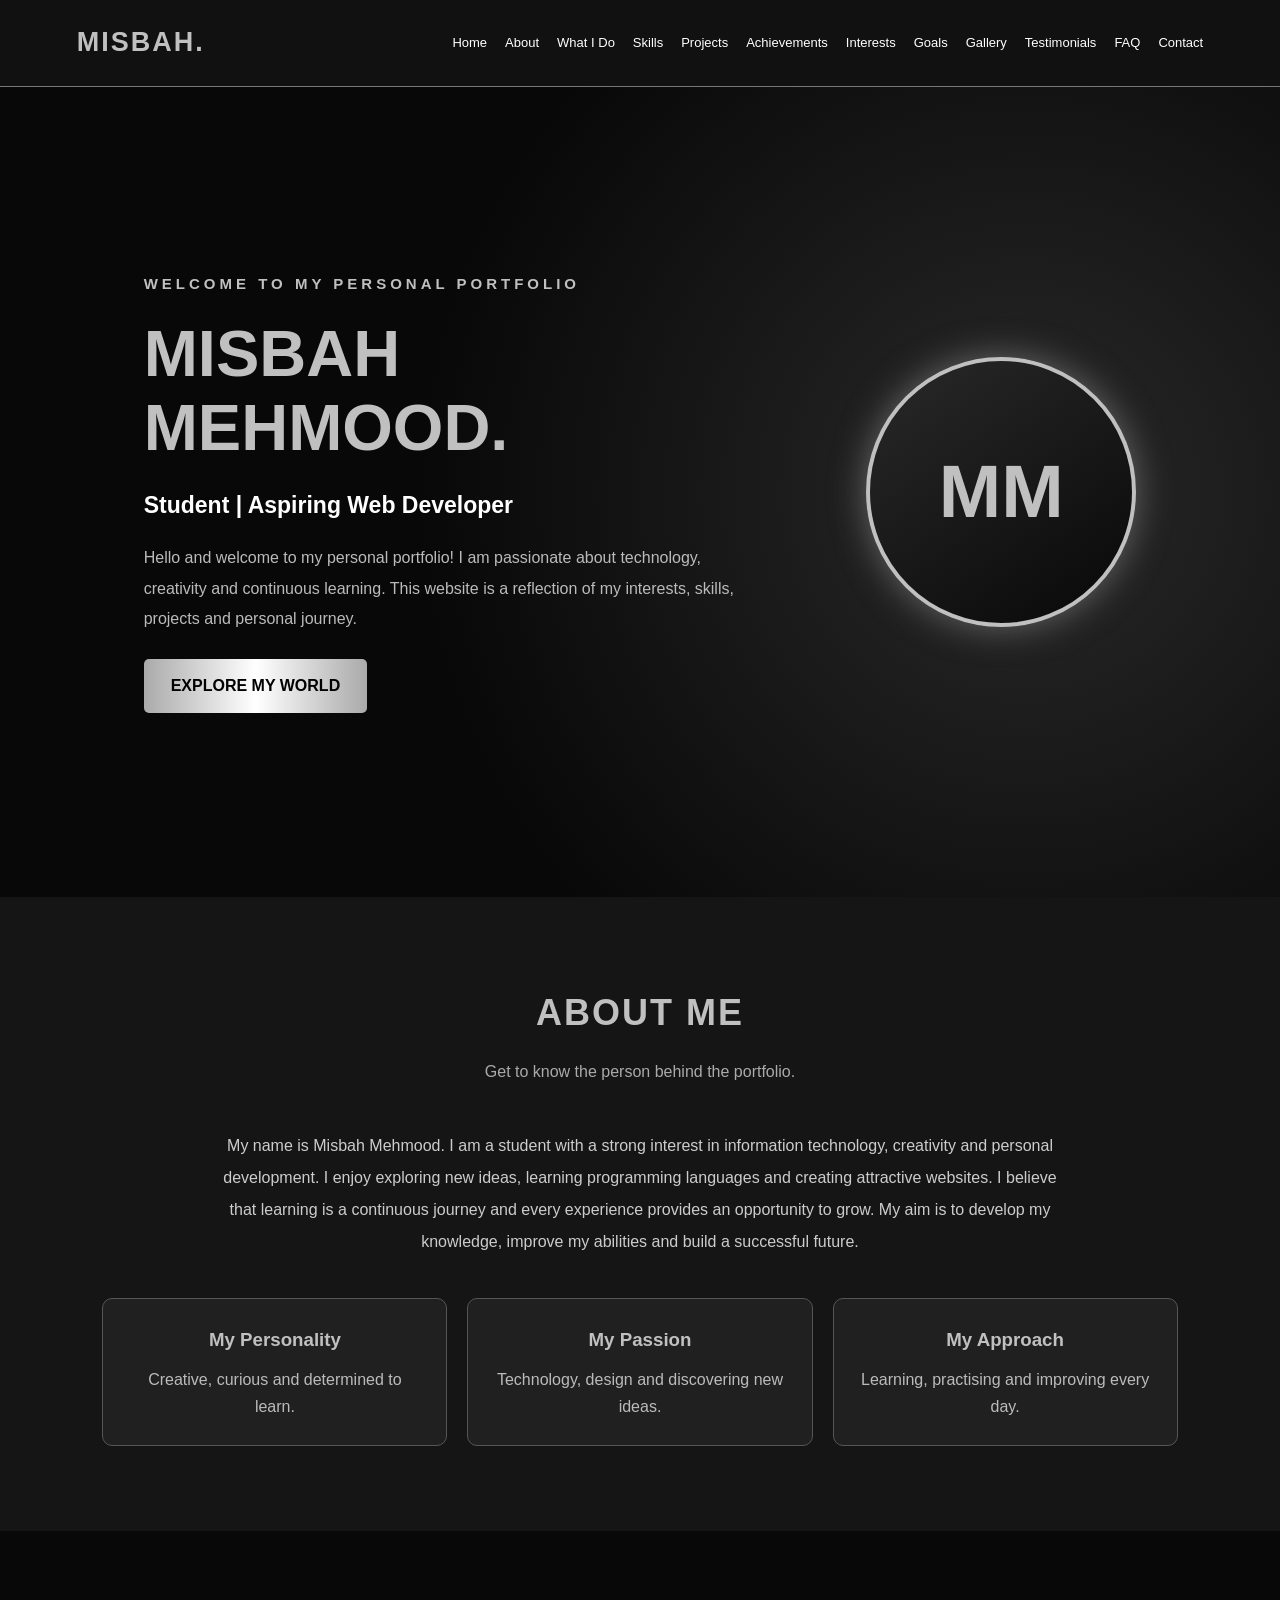
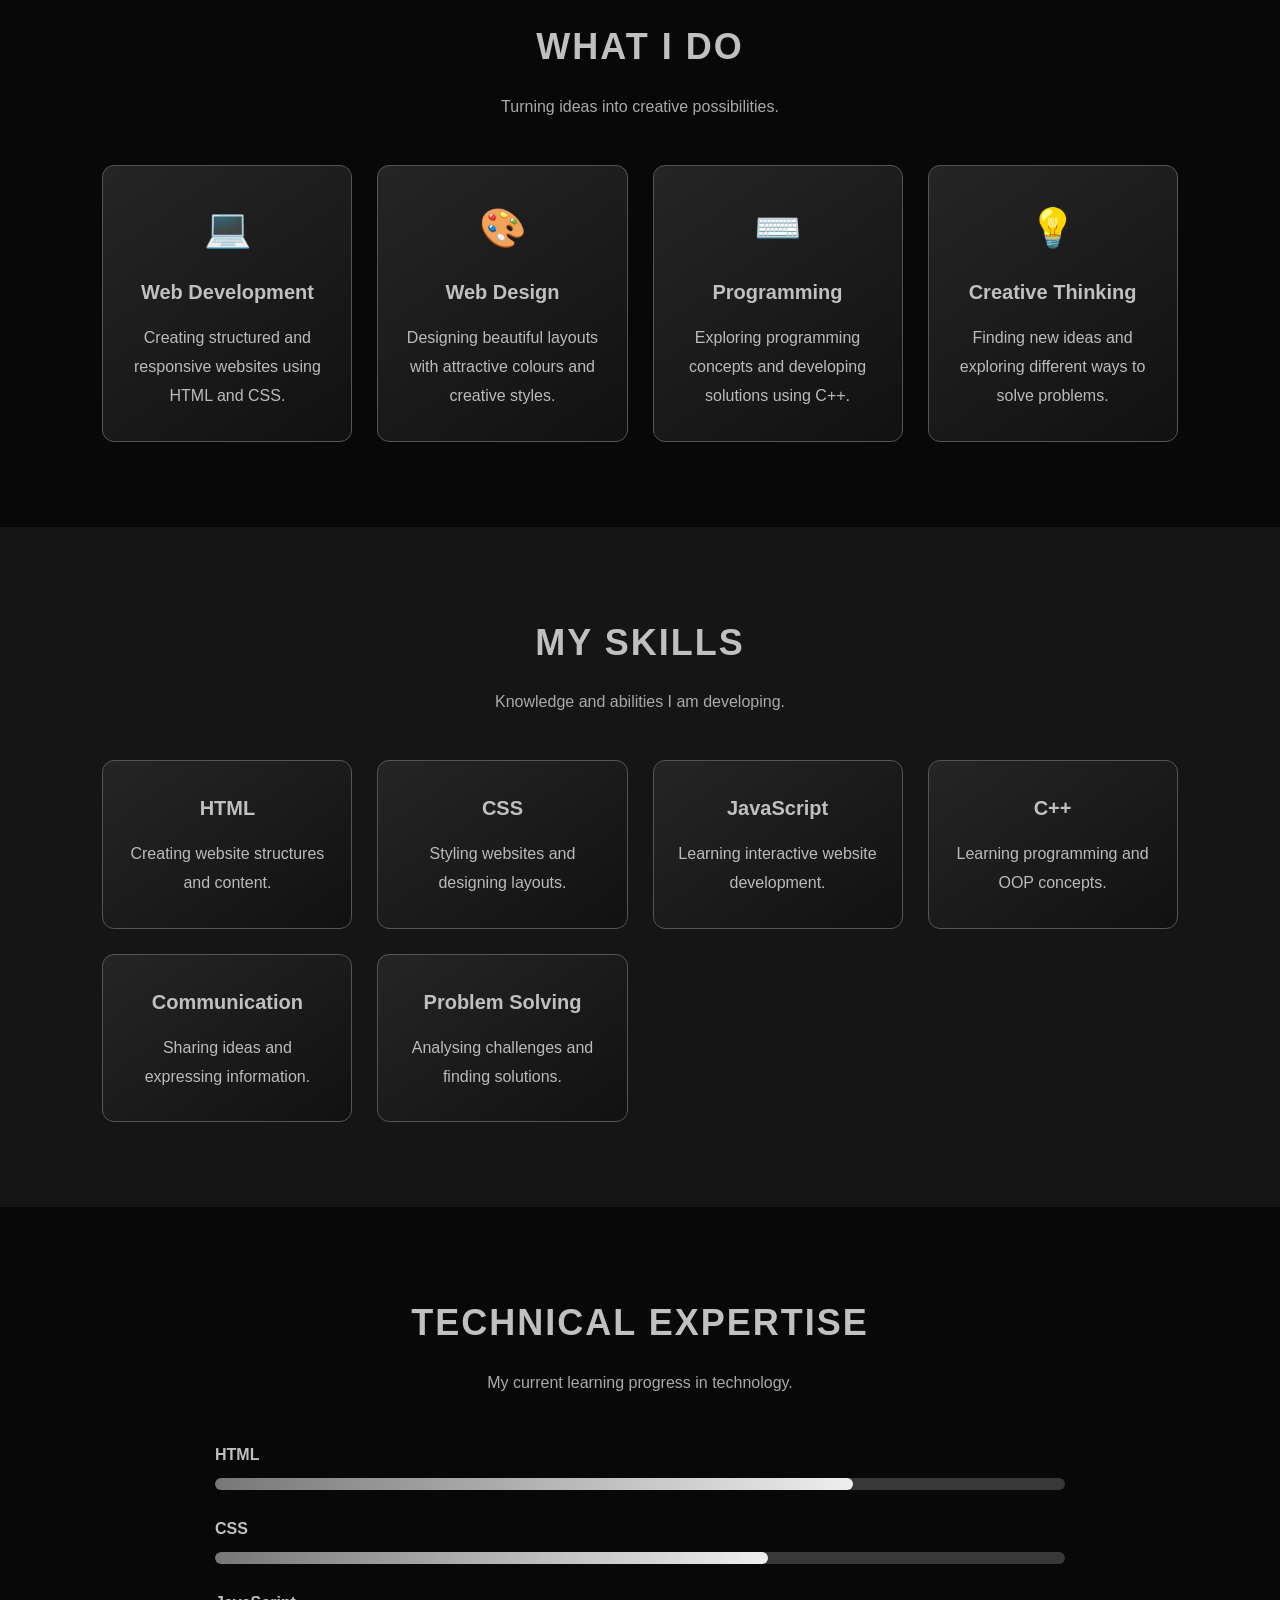
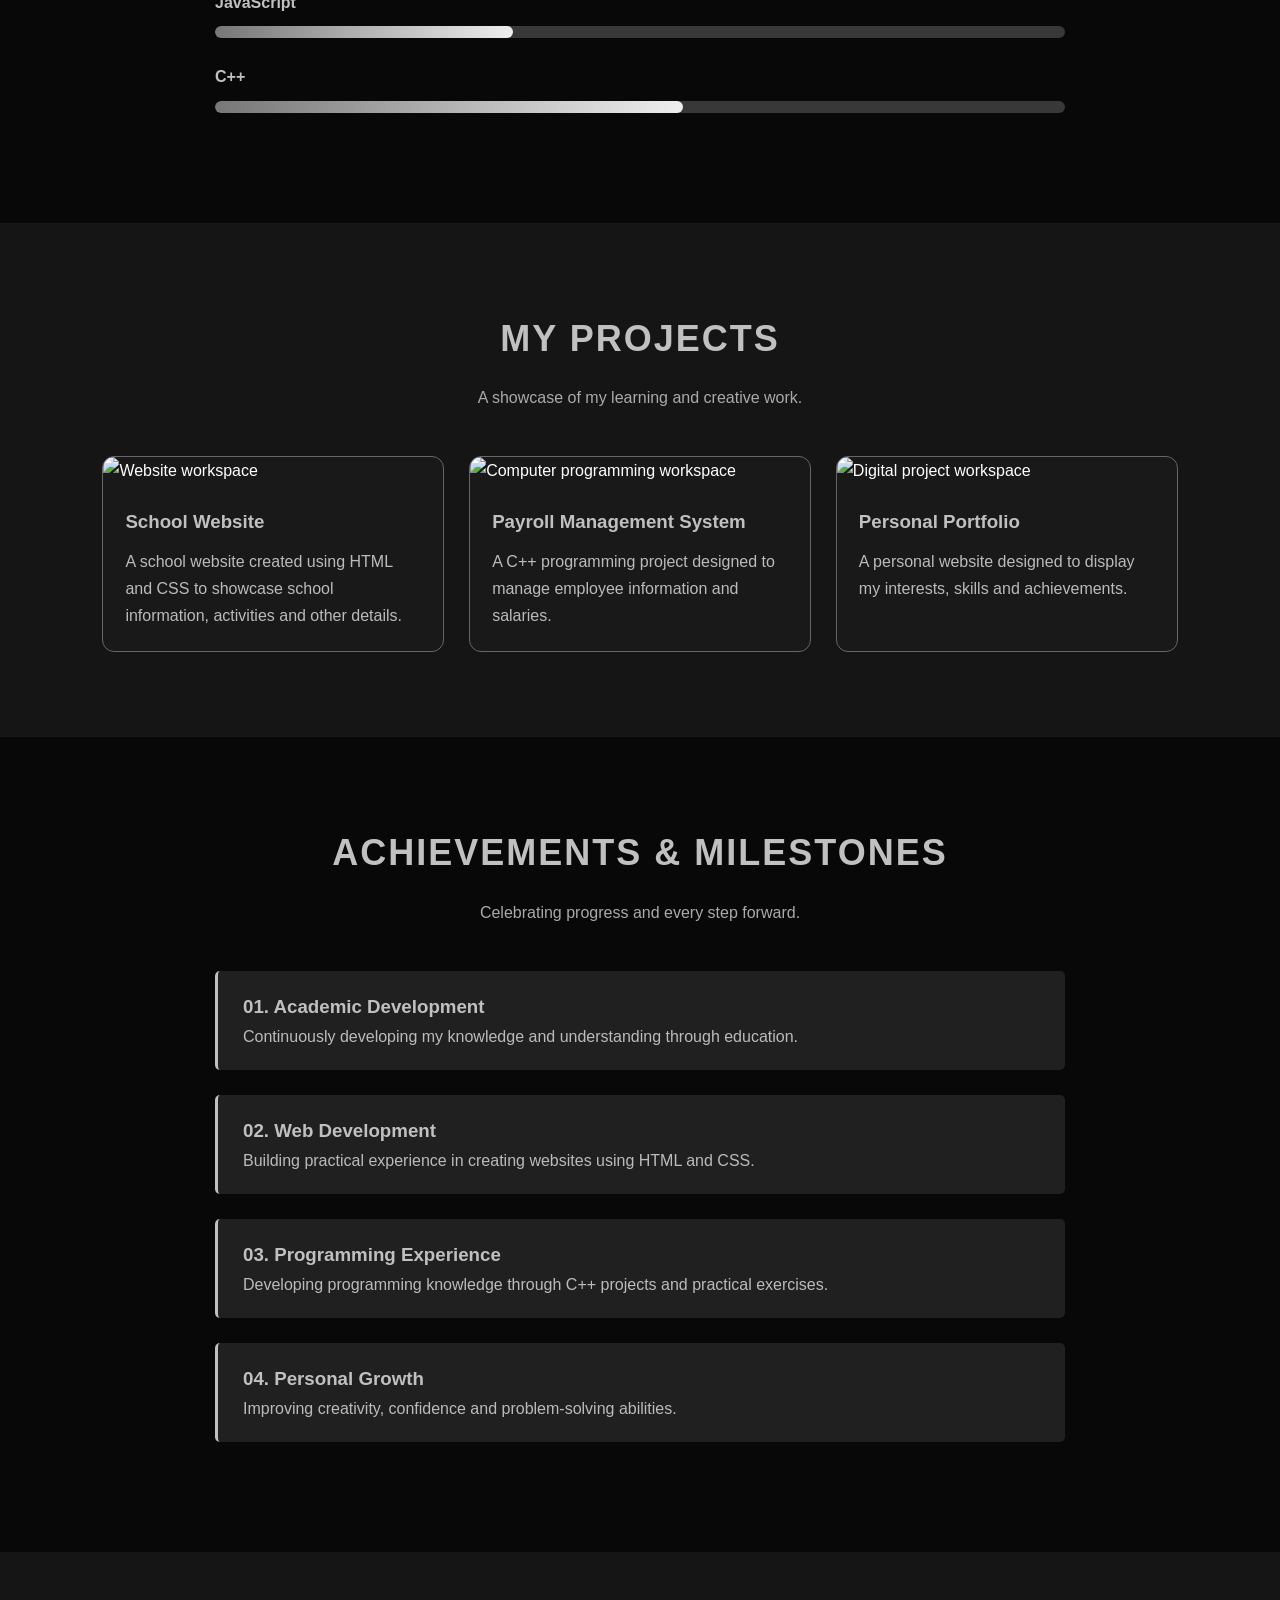
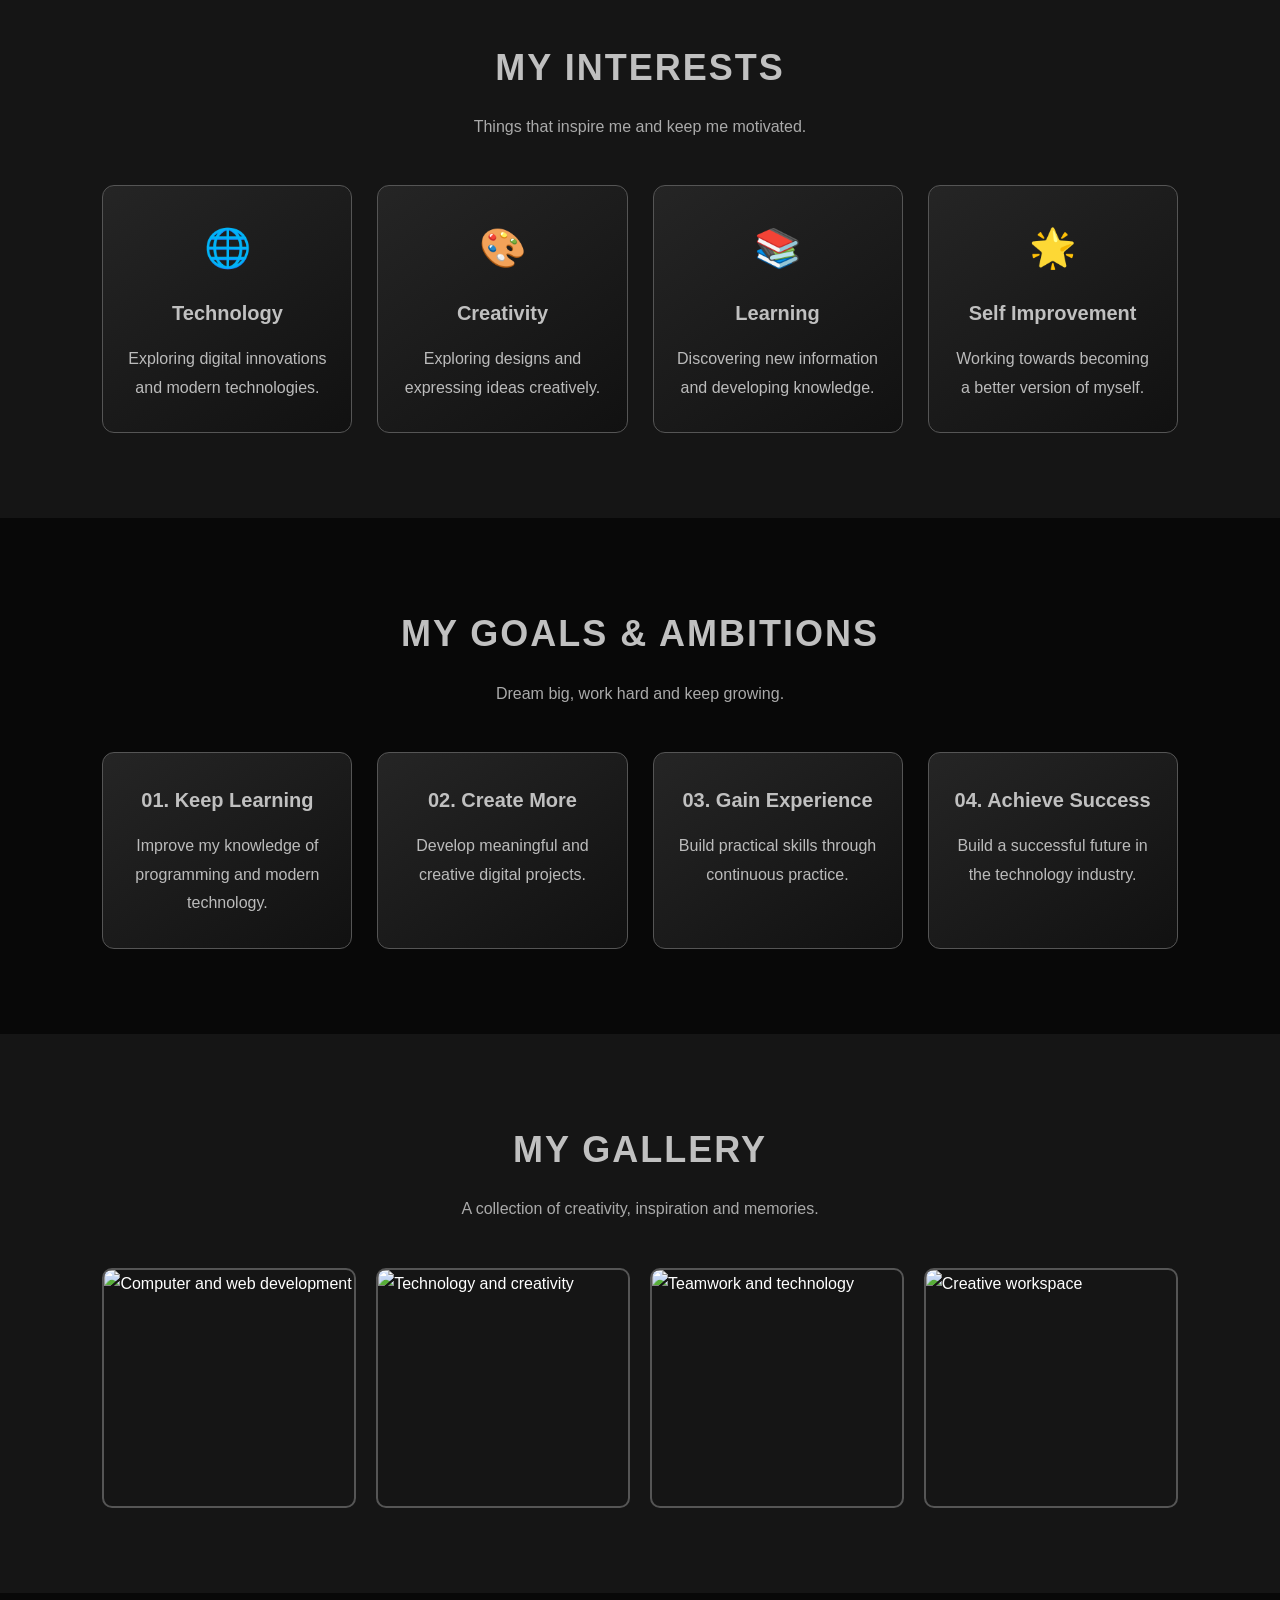
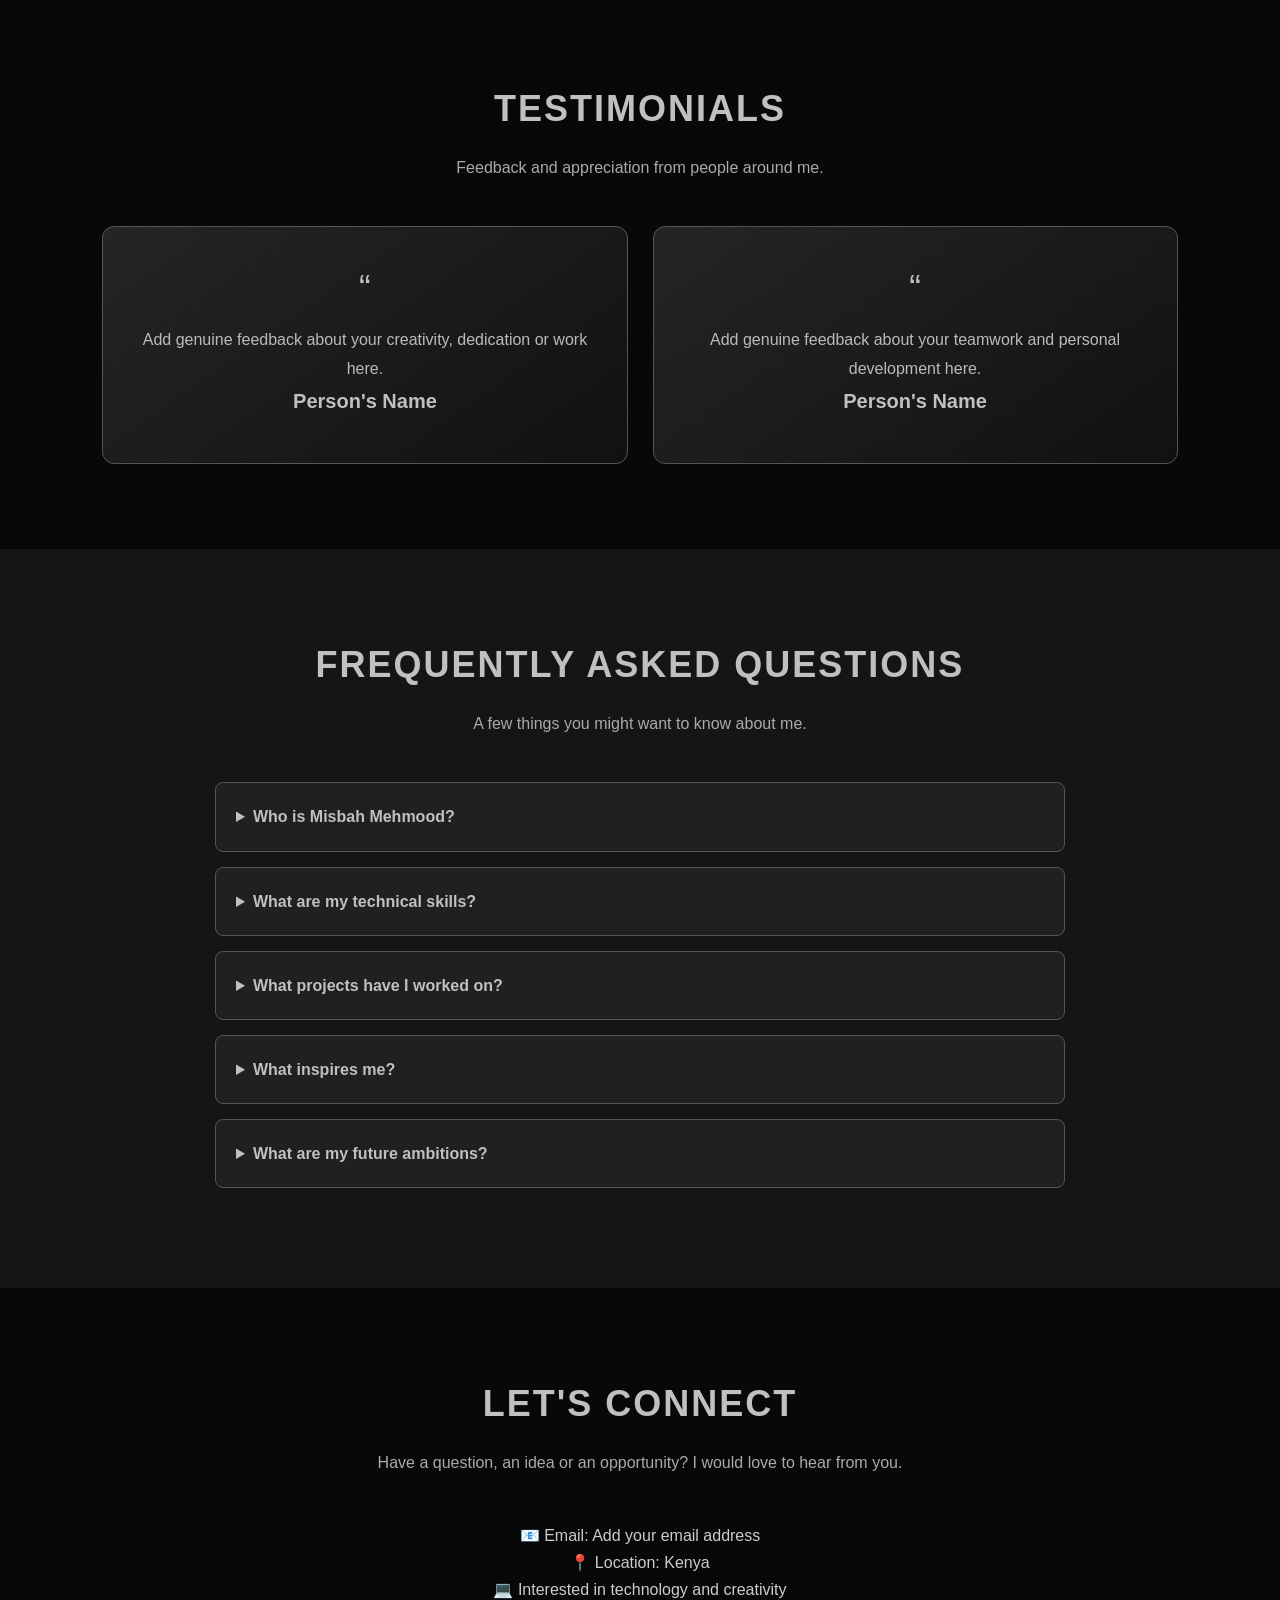
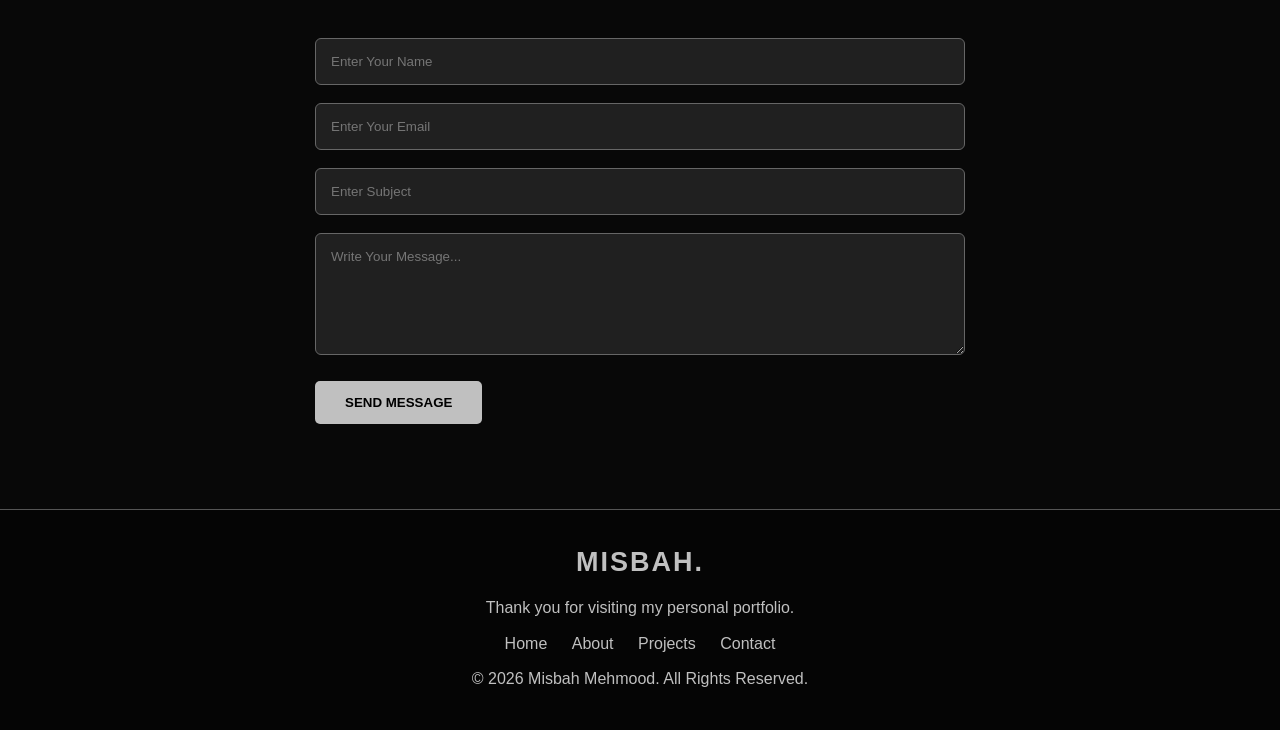
==== Misbah portfolio/index2.html @ 2ef49cf1 "first commit" ====
<!DOCTYPE html>
<html lang="en">
<head>
    <meta charset="UTF-8">
    <meta name="viewport" content="width=device-width, initial-scale=1.0">

    <title>Misbah Mehmood | Personal Portfolio</title>

    <style>

        /* GENERAL STYLING */

        * {
            margin: 0;
            padding: 0;
            box-sizing: border-box;
            scroll-behavior: smooth;
        }

        body {
            font-family: Arial, sans-serif;
            background-color: #080808;
            color: white;
            line-height: 1.7;
        }

        a {
            text-decoration: none;
        }

        /* HEADER AND NAVIGATION */

        header {
            background: #111;
            padding: 20px 6%;
            display: flex;
            justify-content: space-between;
            align-items: center;
            flex-wrap: wrap;
            border-bottom: 1px solid #777;
            position: sticky;
            top: 0;
            z-index: 100;
        }

        .logo {
            font-size: 27px;
            font-weight: bold;
            color: silver;
            letter-spacing: 2px;
        }

        nav {
            display: flex;
            flex-wrap: wrap;
            gap: 18px;
        }

        nav a {
            color: white;
            font-size: 13px;
            transition: 0.3s;
        }

        nav a:hover {
            color: silver;
            border-bottom: 1px solid silver;
        }

        /* GENERAL SECTION STYLING */

        section {
            padding: 85px 8%;
            scroll-margin-top: 70px;
        }

        .heading {
            text-align: center;
            font-size: 36px;
            color: silver;
            margin-bottom: 15px;
            letter-spacing: 2px;
        }

        .sub-heading {
            text-align: center;
            color: #aaa;
            margin-bottom: 45px;
        }

        .dark-section {
            background: #151515;
        }

        .description {
            max-width: 850px;
            margin: auto;
            text-align: center;
            color: #ccc;
            line-height: 2;
        }

        /* HOME SECTION */

        .home {
            min-height: 90vh;
            display: flex;
            justify-content: space-around;
            align-items: center;
            gap: 40px;
            background:
                radial-gradient(circle at 80% 50%, #292929, #080808 55%);
        }

        .home-content {
            max-width: 600px;
            animation: appear 1.2s ease;
        }

        .home-content h3 {
            color: silver;
            letter-spacing: 4px;
            font-size: 15px;
        }

        .home-content h1 {
            font-size: 65px;
            line-height: 1.15;
            color: silver;
            margin: 20px 0;
        }

        .home-content h2 {
            font-size: 23px;
            margin-bottom: 18px;
        }

        .home-content p {
            color: #bbb;
            line-height: 1.9;
        }

        .profile {
            width: 270px;
            height: 270px;
            min-width: 270px;
            border-radius: 50%;
            border: 4px solid silver;
            display: flex;
            align-items: center;
            justify-content: center;
            font-size: 75px;
            font-weight: bold;
            color: silver;
            background: linear-gradient(145deg, #292929, #080808);
            box-shadow: 0 0 35px #666;
        }

        .btn {
            display: inline-block;
            padding: 13px 27px;
            margin-top: 25px;
            background: linear-gradient(90deg, #aaa, white, #aaa);
            color: black;
            font-weight: bold;
            border-radius: 5px;
            transition: 0.3s;
        }

        .btn:hover {
            transform: translateY(-5px);
            box-shadow: 0 0 20px #aaa;
        }

        /* ABOUT ME */

        .about-details {
            display: grid;
            grid-template-columns: repeat(auto-fit, minmax(220px, 1fr));
            gap: 20px;
            margin-top: 40px;
        }

        .about-box {
            background: #202020;
            border: 1px solid #555;
            padding: 25px;
            border-radius: 10px;
            text-align: center;
        }

        .about-box h3 {
            color: silver;
            margin-bottom: 10px;
        }

        .about-box p {
            color: #bbb;
        }

        /* WHAT I DO AND GENERAL CARDS */

        .cards {
            display: grid;
            grid-template-columns: repeat(auto-fit, minmax(220px, 1fr));
            gap: 25px;
        }

        .card {
            background: linear-gradient(145deg, #252525, #111);
            padding: 30px 23px;
            text-align: center;
            border: 1px solid #555;
            border-radius: 12px;
            transition: 0.4s;
        }

        .card:hover {
            transform: translateY(-10px);
            border-color: silver;
            box-shadow: 0 5px 25px #444;
        }

        .card h3 {
            color: silver;
            margin-bottom: 15px;
            font-size: 20px;
        }

        .card p {
            color: #bbb;
            line-height: 1.8;
        }

        .card-icon {
            font-size: 38px;
            margin-bottom: 15px;
        }

        /* TECHNICAL SKILLS */

        .skills-container {
            max-width: 850px;
            margin: auto;
        }

        .skill {
            margin-bottom: 25px;
        }

        .skill h3 {
            color: silver;
            font-size: 16px;
        }

        .skill-bar {
            height: 12px;
            background: #383838;
            border-radius: 20px;
            overflow: hidden;
            margin-top: 10px;
        }

        .skill-level {
            height: 100%;
            background: linear-gradient(90deg, #777, #eee);
            border-radius: 20px;
        }

        /* PROJECTS */

        .project-card {
            background: #191919;
            border: 1px solid #666;
            border-radius: 12px;
            overflow: hidden;
            transition: 0.3s;
        }

        .project-card:hover {
            transform: translateY(-8px);
            border-color: silver;
        }

        .project-card img {
            width: 100%;
            height: 190px;
            object-fit: cover;
        }

        .project-info {
            padding: 22px;
        }

        .project-info h3 {
            color: silver;
            margin-bottom: 10px;
        }

        .project-info p {
            color: #bbb;
        }

        .project-grid {
            display: grid;
            grid-template-columns: repeat(auto-fit, minmax(240px, 1fr));
            gap: 25px;
        }

        /* ACHIEVEMENTS */

        .achievement {
            border-left: 3px solid silver;
            padding: 20px 25px;
            margin-bottom: 25px;
            background: #202020;
            border-radius: 5px;
        }

        .achievement h3 {
            color: silver;
        }

        .achievement p {
            color: #bbb;
        }

        /* GALLERY */

        .gallery-grid {
            display: grid;
            grid-template-columns: repeat(auto-fit, minmax(220px, 1fr));
            gap: 20px;
        }

        .gallery-grid img {
            width: 100%;
            height: 240px;
            object-fit: cover;
            border: 2px solid #555;
            border-radius: 10px;
            transition: 0.4s;
        }

        .gallery-grid img:hover {
            transform: scale(1.04);
            border-color: silver;
        }

        /* TESTIMONIALS */

        .quote {
            font-size: 35px;
            color: silver;
            margin-bottom: 10px;
        }

        /* FAQ */

        .faq-container {
            max-width: 850px;
            margin: auto;
        }

        details {
            background: #202020;
            border: 1px solid #555;
            padding: 20px;
            margin-bottom: 15px;
            border-radius: 8px;
        }

        summary {
            color: silver;
            font-weight: bold;
            cursor: pointer;
        }

        details p {
            color: #bbb;
            margin-top: 15px;
        }

        /* CONTACT FORM */

        .contact-info {
            text-align: center;
            margin-bottom: 35px;
            color: #ccc;
        }

        .contact-form {
            max-width: 650px;
            margin: auto;
        }

        .contact-form input,
        .contact-form textarea {
            width: 100%;
            padding: 15px;
            margin-bottom: 18px;
            background: #202020;
            border: 1px solid #666;
            border-radius: 6px;
            color: white;
            font-family: Arial, sans-serif;
        }

        .contact-form input:focus,
        .contact-form textarea:focus {
            outline: 1px solid silver;
        }

        .contact-form button {
            padding: 14px 30px;
            background: silver;
            color: black;
            border: none;
            border-radius: 5px;
            font-weight: bold;
            cursor: pointer;
        }

        .contact-form button:hover {
            background: white;
        }

        /* FOOTER */

        footer {
            background: #050505;
            border-top: 1px solid #555;
            padding: 30px 8%;
            text-align: center;
            color: silver;
        }

        footer p {
            margin: 8px;
        }

        footer a {
            color: silver;
            margin: 0 10px;
        }

        footer a:hover {
            color: white;
        }

        /* ANIMATIONS */

        @keyframes appear {
            from {
                opacity: 0;
                transform: translateY(30px);
            }

            to {
                opacity: 1;
                transform: translateY(0);
            }
        }

        /* RESPONSIVE DESIGN */

        @media(max-width: 850px) {

            header {
                flex-direction: column;
                gap: 18px;
            }

            nav {
                justify-content: center;
            }

            .home {
                flex-direction: column-reverse;
                text-align: center;
            }

            .home-content h1 {
                font-size: 45px;
            }

            .profile {
                width: 210px;
                height: 210px;
                min-width: 210px;
                font-size: 55px;
            }
        }

        @media(max-width: 500px) {

            section {
                padding: 60px 6%;
            }

            .heading {
                font-size: 27px;
            }

            .home-content h1 {
                font-size: 38px;
            }

            nav {
                gap: 12px;
            }

            nav a {
                font-size: 12px;
            }
        }

    </style>
</head>

<body>

<!-- ================= HEADER ================= -->

<header>

    <div class="logo">MISBAH.</div>

    <nav>
        <a href="#home">Home</a>
        <a href="#about">About</a>
        <a href="#services">What I Do</a>
        <a href="#skills">Skills</a>
        <a href="#projects">Projects</a>
        <a href="#achievements">Achievements</a>
        <a href="#interests">Interests</a>
        <a href="#goals">Goals</a>
        <a href="#gallery">Gallery</a>
        <a href="#testimonials">Testimonials</a>
        <a href="#faq">FAQ</a>
        <a href="#contact">Contact</a>
    </nav>

</header>


<!-- ================= HOME ================= -->

<section class="home" id="home">

    <div class="home-content">

        <h3>WELCOME TO MY PERSONAL PORTFOLIO</h3>

        <h1>MISBAH<br>MEHMOOD.</h1>

        <h2>Student | Aspiring Web Developer</h2>

        <p>
            Hello and welcome to my personal portfolio!

            I am passionate about technology, creativity
            and continuous learning. This website is a
            reflection of my interests, skills, projects
            and personal journey.
        </p>

        <a href="#about" class="btn">EXPLORE MY WORLD</a>

    </div>

    <div class="profile">
        MM
    </div>

</section>


<!-- ================= ABOUT ME ================= -->

<section class="dark-section" id="about">

    <h2 class="heading">ABOUT ME</h2>

    <p class="sub-heading">Get to know the person behind the portfolio.</p>

    <p class="description">

        My name is Misbah Mehmood. I am a student with
        a strong interest in information technology,
        creativity and personal development.

        I enjoy exploring new ideas, learning programming
        languages and creating attractive websites.

        I believe that learning is a continuous journey
        and every experience provides an opportunity
        to grow.

        My aim is to develop my knowledge, improve my
        abilities and build a successful future.

    </p>

    <div class="about-details">

        <div class="about-box">
            <h3>My Personality</h3>
            <p>Creative, curious and determined to learn.</p>
        </div>

        <div class="about-box">
            <h3>My Passion</h3>
            <p>Technology, design and discovering new ideas.</p>
        </div>

        <div class="about-box">
            <h3>My Approach</h3>
            <p>Learning, practising and improving every day.</p>
        </div>

    </div>

</section>


<!-- ================= WHAT I DO ================= -->

<section id="services">

    <h2 class="heading">WHAT I DO</h2>

    <p class="sub-heading">
        Turning ideas into creative possibilities.
    </p>

    <div class="cards">

        <div class="card">
            <div class="card-icon">💻</div>
            <h3>Web Development</h3>
            <p>
                Creating structured and responsive websites
                using HTML and CSS.
            </p>
        </div>

        <div class="card">
            <div class="card-icon">🎨</div>
            <h3>Web Design</h3>
            <p>
                Designing beautiful layouts with attractive
                colours and creative styles.
            </p>
        </div>

        <div class="card">
            <div class="card-icon">⌨️</div>
            <h3>Programming</h3>
            <p>
                Exploring programming concepts and
                developing solutions using C++.
            </p>
        </div>

        <div class="card">
            <div class="card-icon">💡</div>
            <h3>Creative Thinking</h3>
            <p>
                Finding new ideas and exploring
                different ways to solve problems.
            </p>
        </div>

    </div>

</section>


<!-- ================= SKILLS ================= -->

<section class="dark-section" id="skills">

    <h2 class="heading">MY SKILLS</h2>

    <p class="sub-heading">
        Knowledge and abilities I am developing.
    </p>

    <div class="cards">

        <div class="card">
            <h3>HTML</h3>
            <p>Creating website structures and content.</p>
        </div>

        <div class="card">
            <h3>CSS</h3>
            <p>Styling websites and designing layouts.</p>
        </div>

        <div class="card">
            <h3>JavaScript</h3>
            <p>Learning interactive website development.</p>
        </div>

        <div class="card">
            <h3>C++</h3>
            <p>Learning programming and OOP concepts.</p>
        </div>

        <div class="card">
            <h3>Communication</h3>
            <p>Sharing ideas and expressing information.</p>
        </div>

        <div class="card">
            <h3>Problem Solving</h3>
            <p>Analysing challenges and finding solutions.</p>
        </div>

    </div>

</section>


<!-- ================= TECHNICAL EXPERTISE ================= -->

<section id="technical">

    <h2 class="heading">TECHNICAL EXPERTISE</h2>

    <p class="sub-heading">
        My current learning progress in technology.
    </p>

    <div class="skills-container">

        <div class="skill">
            <h3>HTML</h3>
            <div class="skill-bar">
                <div class="skill-level" style="width:75%"></div>
            </div>
        </div>

        <div class="skill">
            <h3>CSS</h3>
            <div class="skill-bar">
                <div class="skill-level" style="width:65%"></div>
            </div>
        </div>

        <div class="skill">
            <h3>JavaScript</h3>
            <div class="skill-bar">
                <div class="skill-level" style="width:35%"></div>
            </div>
        </div>

        <div class="skill">
            <h3>C++</h3>
            <div class="skill-bar">
                <div class="skill-level" style="width:55%"></div>
            </div>
        </div>

    </div>

</section>


<!-- ================= PROJECTS ================= -->

<section class="dark-section" id="projects">

    <h2 class="heading">MY PROJECTS</h2>

    <p class="sub-heading">
        A showcase of my learning and creative work.
    </p>

    <div class="project-grid">

        <div class="project-card">

            <img src="https://images.unsplash.com/photo-1497366754035-f200968a6e72?w=700"
                 alt="Website workspace">

            <div class="project-info">
                <h3>School Website</h3>

                <p>
                    A school website created using HTML and CSS
                    to showcase school information, activities
                    and other details.
                </p>
            </div>

        </div>

        <div class="project-card">

            <img src="https://images.unsplash.com/photo-1519389950473-47ba0277781c?w=700"
                 alt="Computer programming workspace">

            <div class="project-info">
                <h3>Payroll Management System</h3>

                <p>
                    A C++ programming project designed to
                    manage employee information and salaries.
                </p>
            </div>

        </div>

        <div class="project-card">

            <img src="https://images.unsplash.com/photo-1460925895917-afdab827c52f?w=700"
                 alt="Digital project workspace">

            <div class="project-info">
                <h3>Personal Portfolio</h3>

                <p>
                    A personal website designed to display
                    my interests, skills and achievements.
                </p>
            </div>

        </div>

    </div>

</section>


<!-- ================= ACHIEVEMENTS ================= -->

<section id="achievements">

    <h2 class="heading">ACHIEVEMENTS & MILESTONES</h2>

    <p class="sub-heading">
        Celebrating progress and every step forward.
    </p>

    <div class="skills-container">

        <div class="achievement">
            <h3>01. Academic Development</h3>
            <p>
                Continuously developing my knowledge
                and understanding through education.
            </p>
        </div>

        <div class="achievement">
            <h3>02. Web Development</h3>
            <p>
                Building practical experience in creating
                websites using HTML and CSS.
            </p>
        </div>

        <div class="achievement">
            <h3>03. Programming Experience</h3>
            <p>
                Developing programming knowledge through
                C++ projects and practical exercises.
            </p>
        </div>

        <div class="achievement">
            <h3>04. Personal Growth</h3>
            <p>
                Improving creativity, confidence and
                problem-solving abilities.
            </p>
        </div>

    </div>

</section>


<!-- ================= INTERESTS ================= -->

<section class="dark-section" id="interests">

    <h2 class="heading">MY INTERESTS</h2>

    <p class="sub-heading">
        Things that inspire me and keep me motivated.
    </p>

    <div class="cards">

        <div class="card">
            <div class="card-icon">🌐</div>
            <h3>Technology</h3>
            <p>
                Exploring digital innovations and
                modern technologies.
            </p>
        </div>

        <div class="card">
            <div class="card-icon">🎨</div>
            <h3>Creativity</h3>
            <p>
                Exploring designs and expressing
                ideas creatively.
            </p>
        </div>

        <div class="card">
            <div class="card-icon">📚</div>
            <h3>Learning</h3>
            <p>
                Discovering new information and
                developing knowledge.
            </p>
        </div>

        <div class="card">
            <div class="card-icon">🌟</div>
            <h3>Self Improvement</h3>
            <p>
                Working towards becoming a better
                version of myself.
            </p>
        </div>

    </div>

</section>


<!-- ================= GOALS ================= -->

<section id="goals">

    <h2 class="heading">MY GOALS & AMBITIONS</h2>

    <p class="sub-heading">
        Dream big, work hard and keep growing.
    </p>

    <div class="cards">

        <div class="card">
            <h3>01. Keep Learning</h3>
            <p>
                Improve my knowledge of programming
                and modern technology.
            </p>
        </div>

        <div class="card">
            <h3>02. Create More</h3>
            <p>
                Develop meaningful and creative
                digital projects.
            </p>
        </div>

        <div class="card">
            <h3>03. Gain Experience</h3>
            <p>
                Build practical skills through
                continuous practice.
            </p>
        </div>

        <div class="card">
            <h3>04. Achieve Success</h3>
            <p>
                Build a successful future in the
                technology industry.
            </p>
        </div>

    </div>

</section>


<!-- ================= GALLERY ================= -->

<section class="dark-section" id="gallery">

    <h2 class="heading">MY GALLERY</h2>

    <p class="sub-heading">
        A collection of creativity, inspiration and memories.
    </p>

    <div class="gallery-grid">

        <img src="https://images.unsplash.com/photo-1498050108023-c5249f4df085?w=700"
             alt="Computer and web development">

        <img src="https://images.unsplash.com/photo-1516321318423-f06f85e504b3?w=700"
             alt="Technology and creativity">

        <img src="https://images.unsplash.com/photo-1519389950473-47ba0277781c?w=700"
             alt="Teamwork and technology">

        <img src="https://images.unsplash.com/photo-1497366811353-6870744d04b2?w=700"
             alt="Creative workspace">

    </div>

</section>


<!-- ================= TESTIMONIALS ================= -->

<section id="testimonials">

    <h2 class="heading">TESTIMONIALS</h2>

    <p class="sub-heading">
        Feedback and appreciation from people around me.
    </p>

    <div class="cards">

        <div class="card">
            <div class="quote">“</div>
            <p>
                Add genuine feedback about your creativity,
                dedication or work here.
            </p>
            <h3>Person's Name</h3>
        </div>

        <div class="card">
            <div class="quote">“</div>
            <p>
                Add genuine feedback about your teamwork
                and personal development here.
            </p>
            <h3>Person's Name</h3>
        </div>

    </div>

</section>


<!-- ================= FAQ ================= -->

<section class="dark-section" id="faq">

    <h2 class="heading">FREQUENTLY ASKED QUESTIONS</h2>

    <p class="sub-heading">
        A few things you might want to know about me.
    </p>

    <div class="faq-container">

        <details>
            <summary>Who is Misbah Mehmood?</summary>

            <p>
                Misbah Mehmood is a student interested
                in technology, creativity and personal growth.
            </p>
        </details>

        <details>
            <summary>What are my technical skills?</summary>

            <p>
                My current learning areas include HTML,
                CSS, JavaScript and C++.
            </p>
        </details>

        <details>
            <summary>What projects have I worked on?</summary>

            <p>
                My projects include website development
                and programming exercises.
            </p>
        </details>

        <details>
            <summary>What inspires me?</summary>

            <p>
                Learning new things, discovering technology
                and developing creative ideas inspire me.
            </p>
        </details>

        <details>
            <summary>What are my future ambitions?</summary>

            <p>
                My ambition is to improve my abilities
                and build a successful career in technology.
            </p>
        </details>

    </div>

</section>


<!-- ================= CONTACT ================= -->

<section id="contact">

    <h2 class="heading">LET'S CONNECT</h2>

    <p class="sub-heading">
        Have a question, an idea or an opportunity?
        I would love to hear from you.
    </p>

    <div class="contact-info">

        <p>📧 Email: Add your email address</p>

        <p>📍 Location: Kenya</p>

        <p>💻 Interested in technology and creativity</p>

    </div>

    <div class="contact-form">

        <form action="mailto:your@email.com"
              method="post"
              enctype="text/plain">

            <input type="text"
                   name="name"
                   placeholder="Enter Your Name"
                   required>

            <input type="email"
                   name="email"
                   placeholder="Enter Your Email"
                   required>

            <input type="text"
                   name="subject"
                   placeholder="Enter Subject"
                   required>

            <textarea name="message"
                      rows="6"
                      placeholder="Write Your Message..."
                      required></textarea>

            <button type="submit">SEND MESSAGE</button>

        </form>

    </div>

</section>


<!-- ================= FOOTER ================= -->

<footer>

    <div class="logo">MISBAH.</div>

    <p>Thank you for visiting my personal portfolio.</p>

    <p>
        <a href="#home">Home</a>
        <a href="#about">About</a>
        <a href="#projects">Projects</a>
        <a href="#contact">Contact</a>
    </p>

    <p>
        © 2026 Misbah Mehmood. All Rights Reserved.
    </p>

</footer>

</body>
</html>
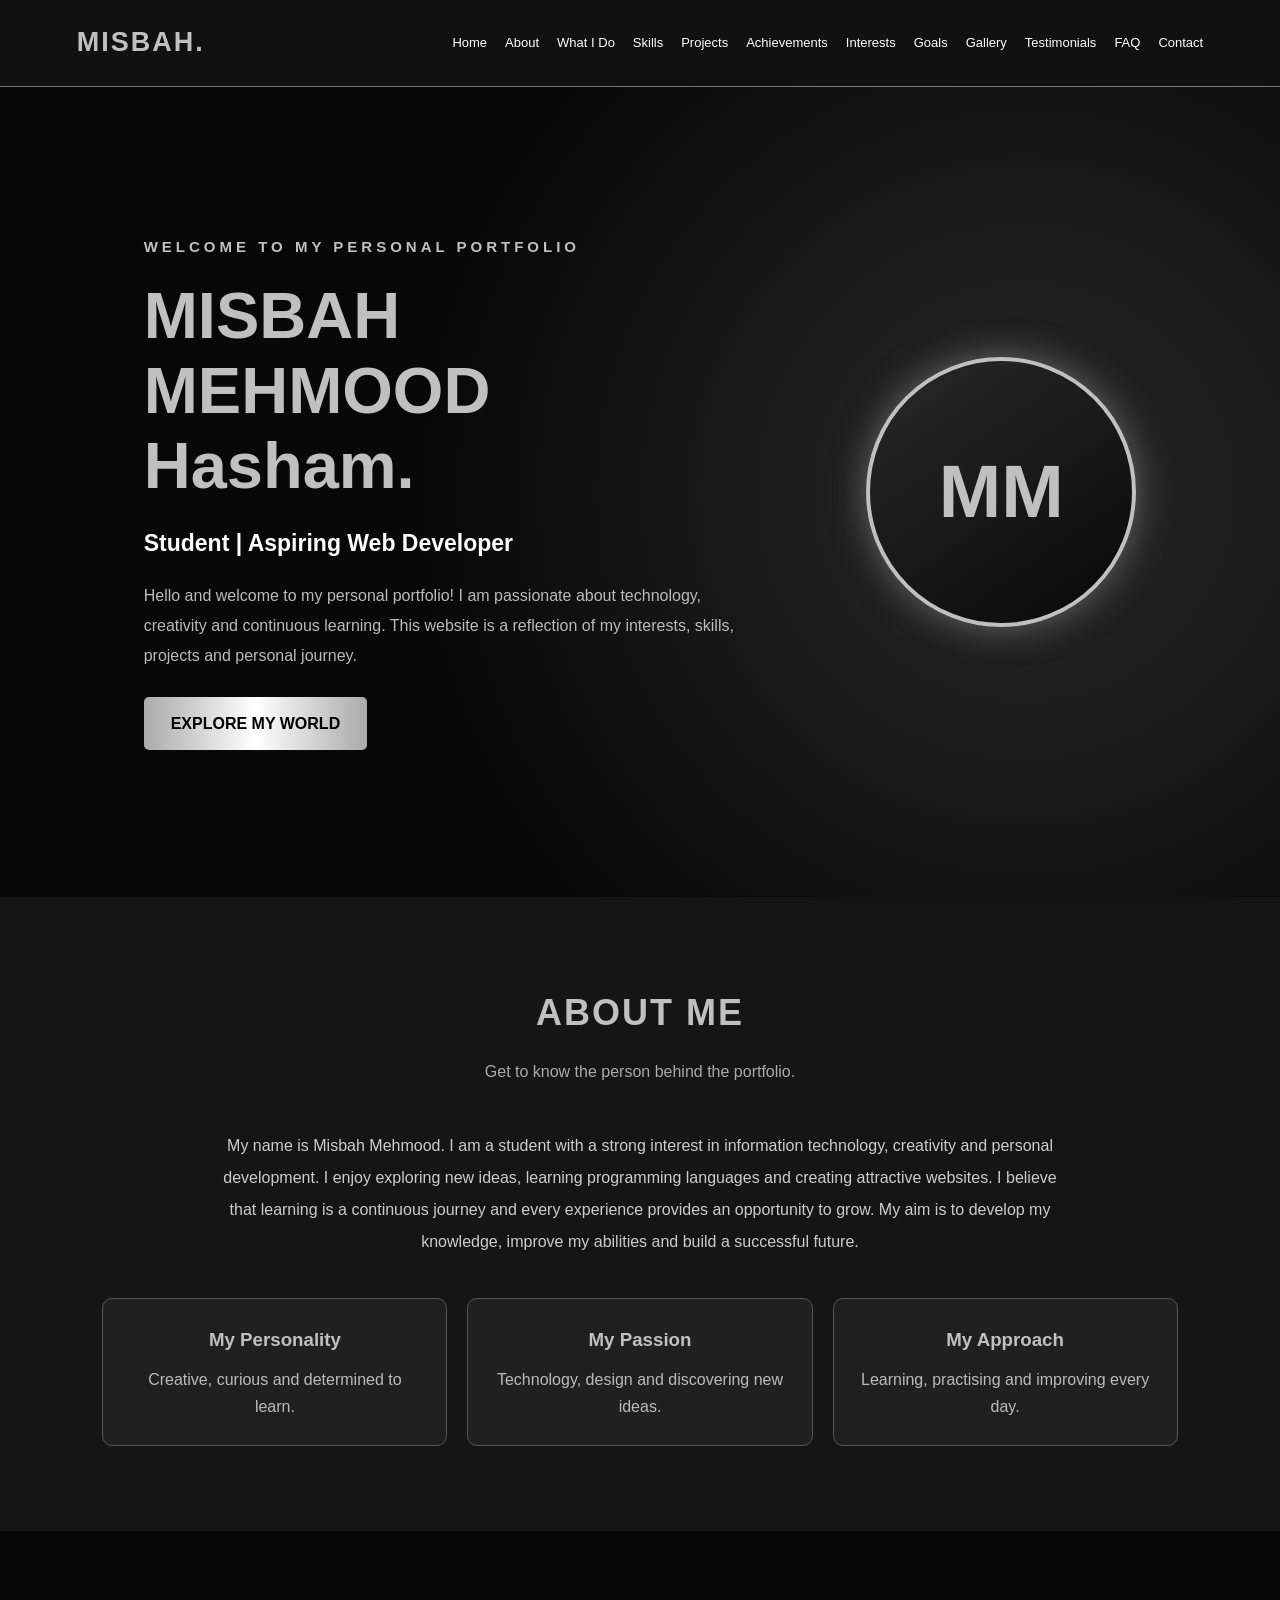
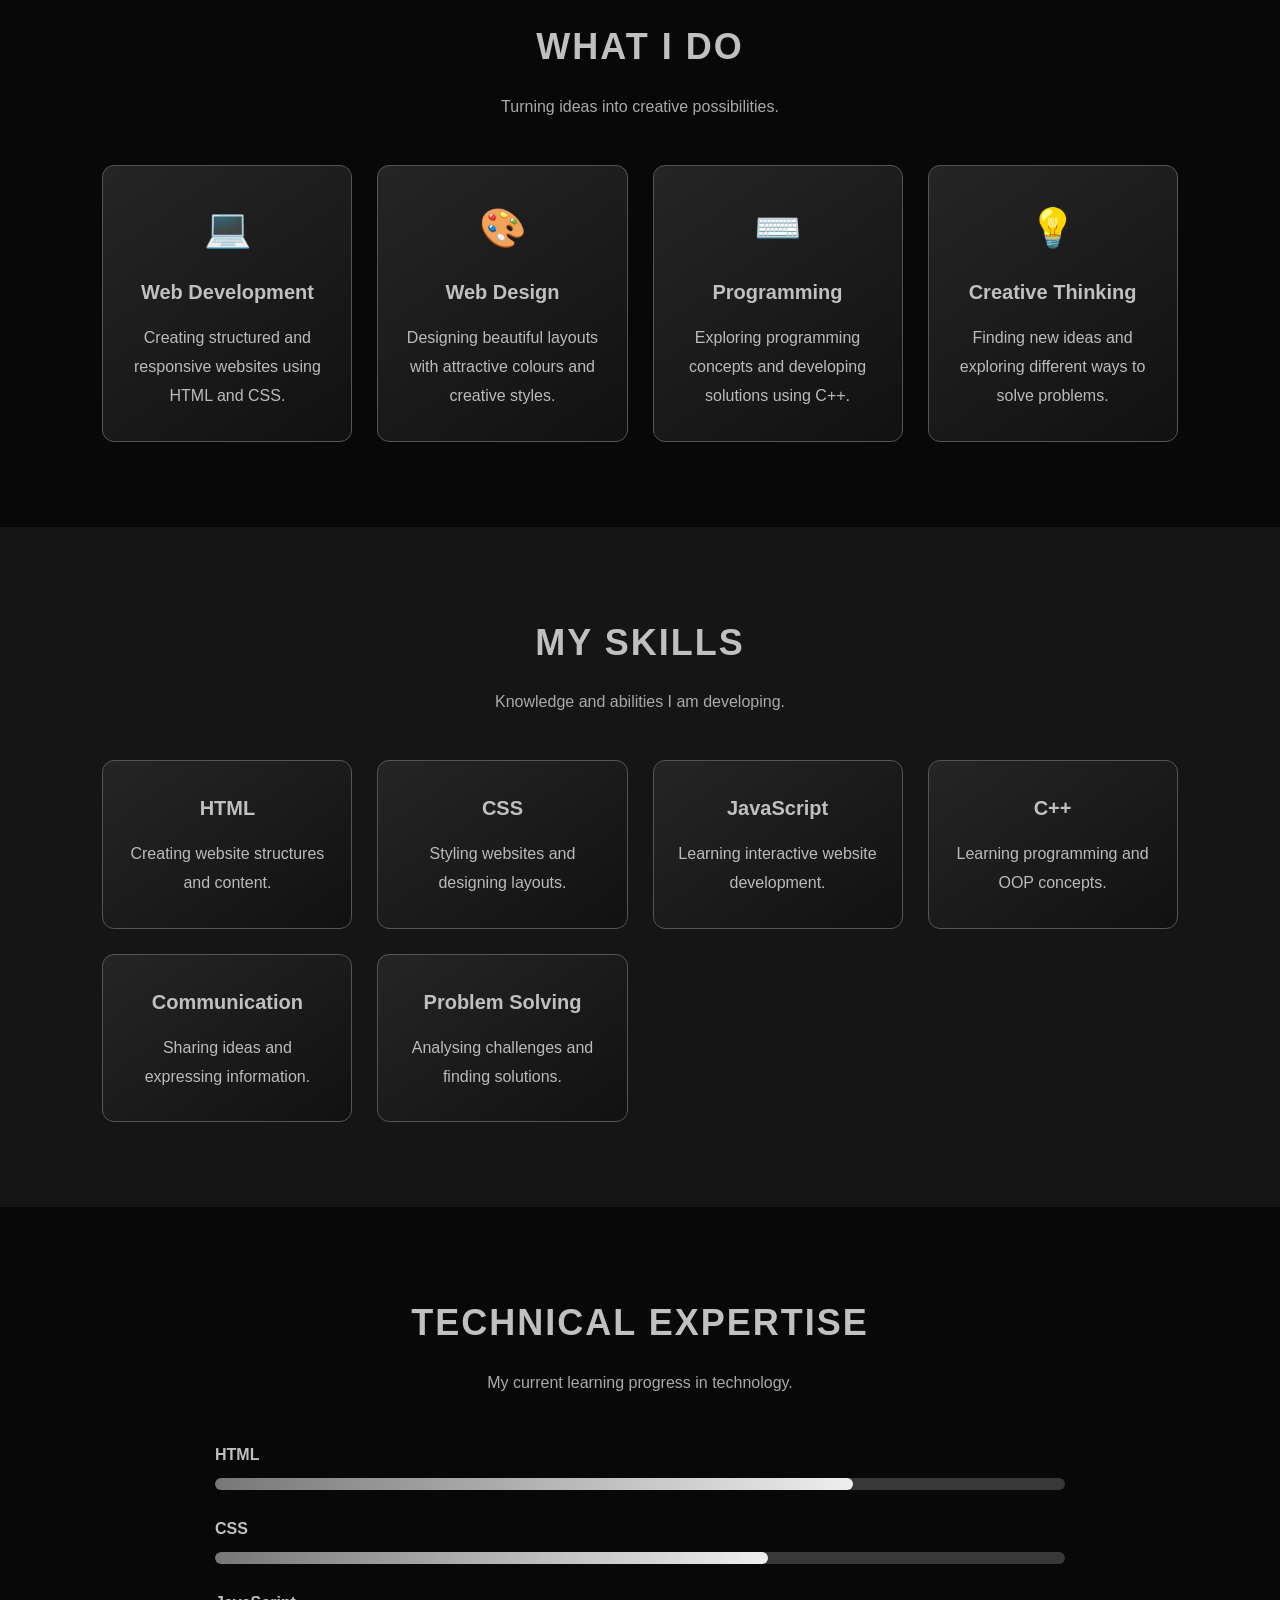
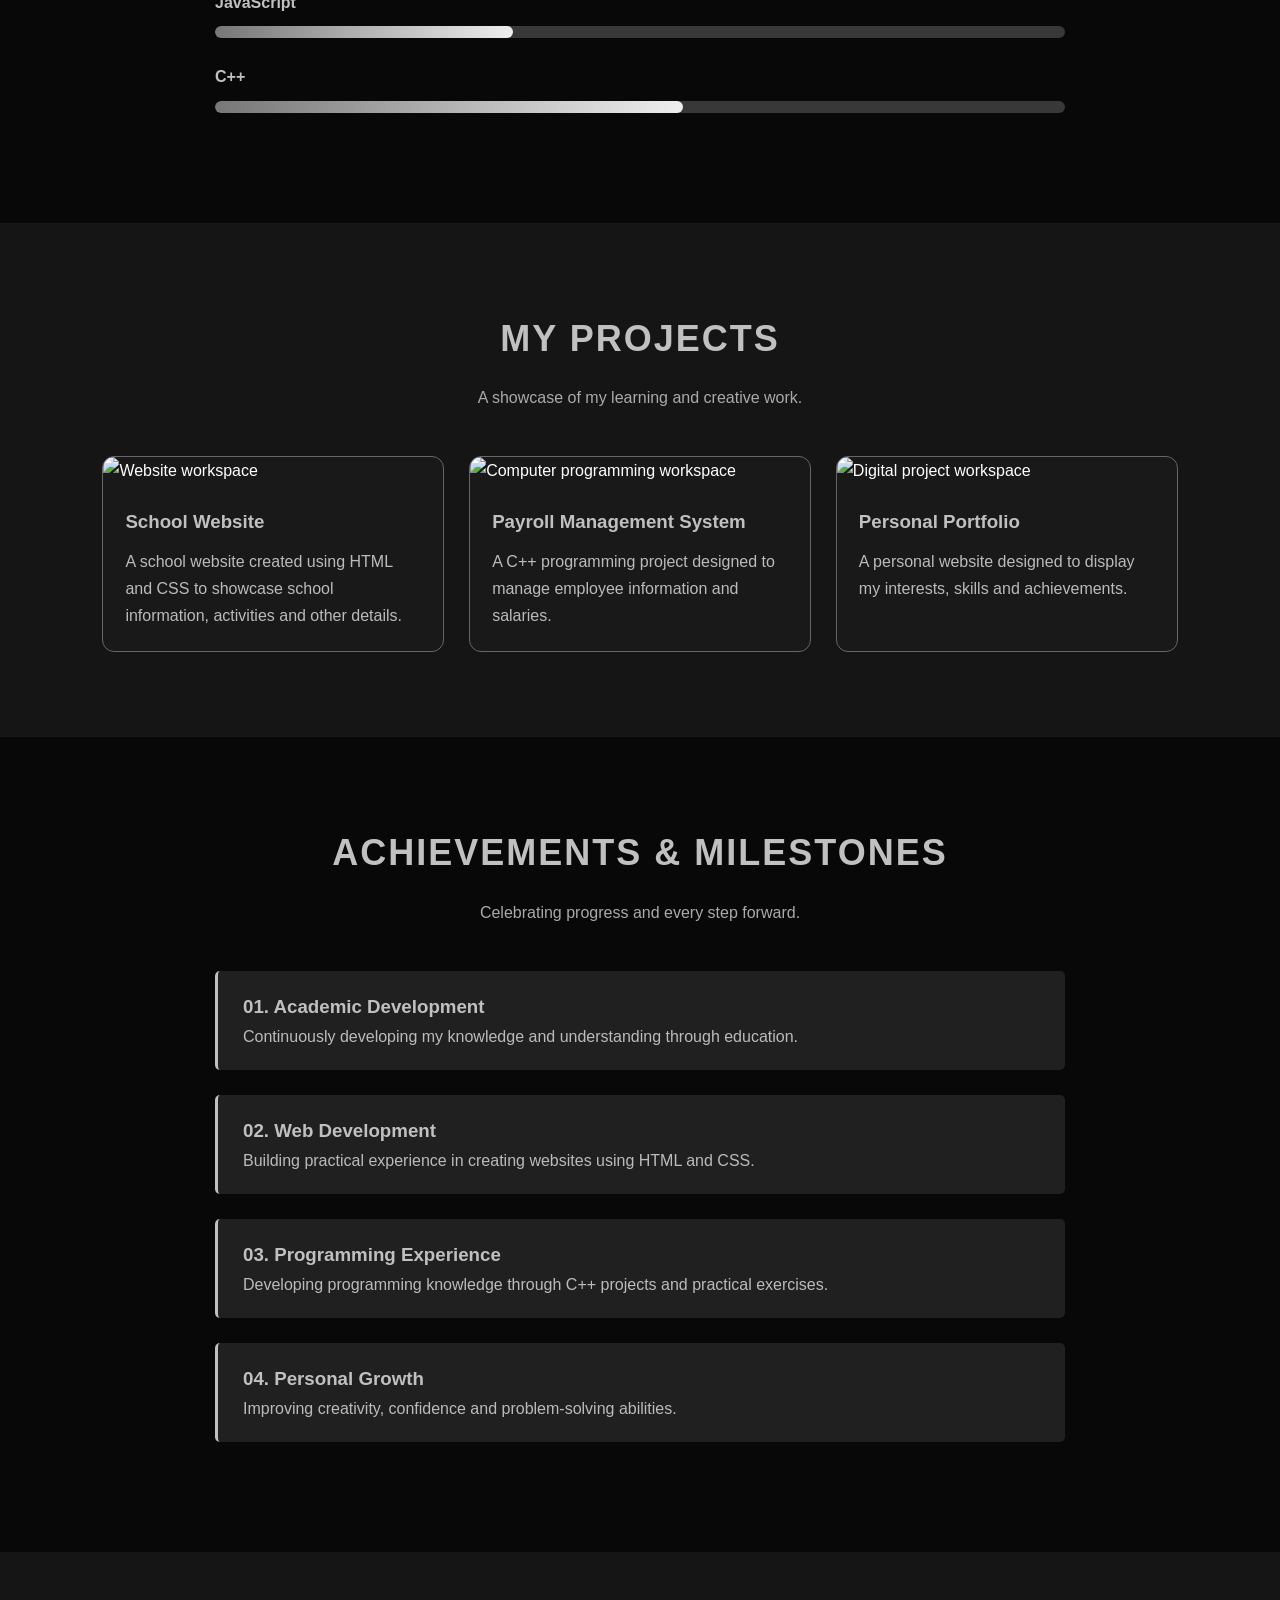
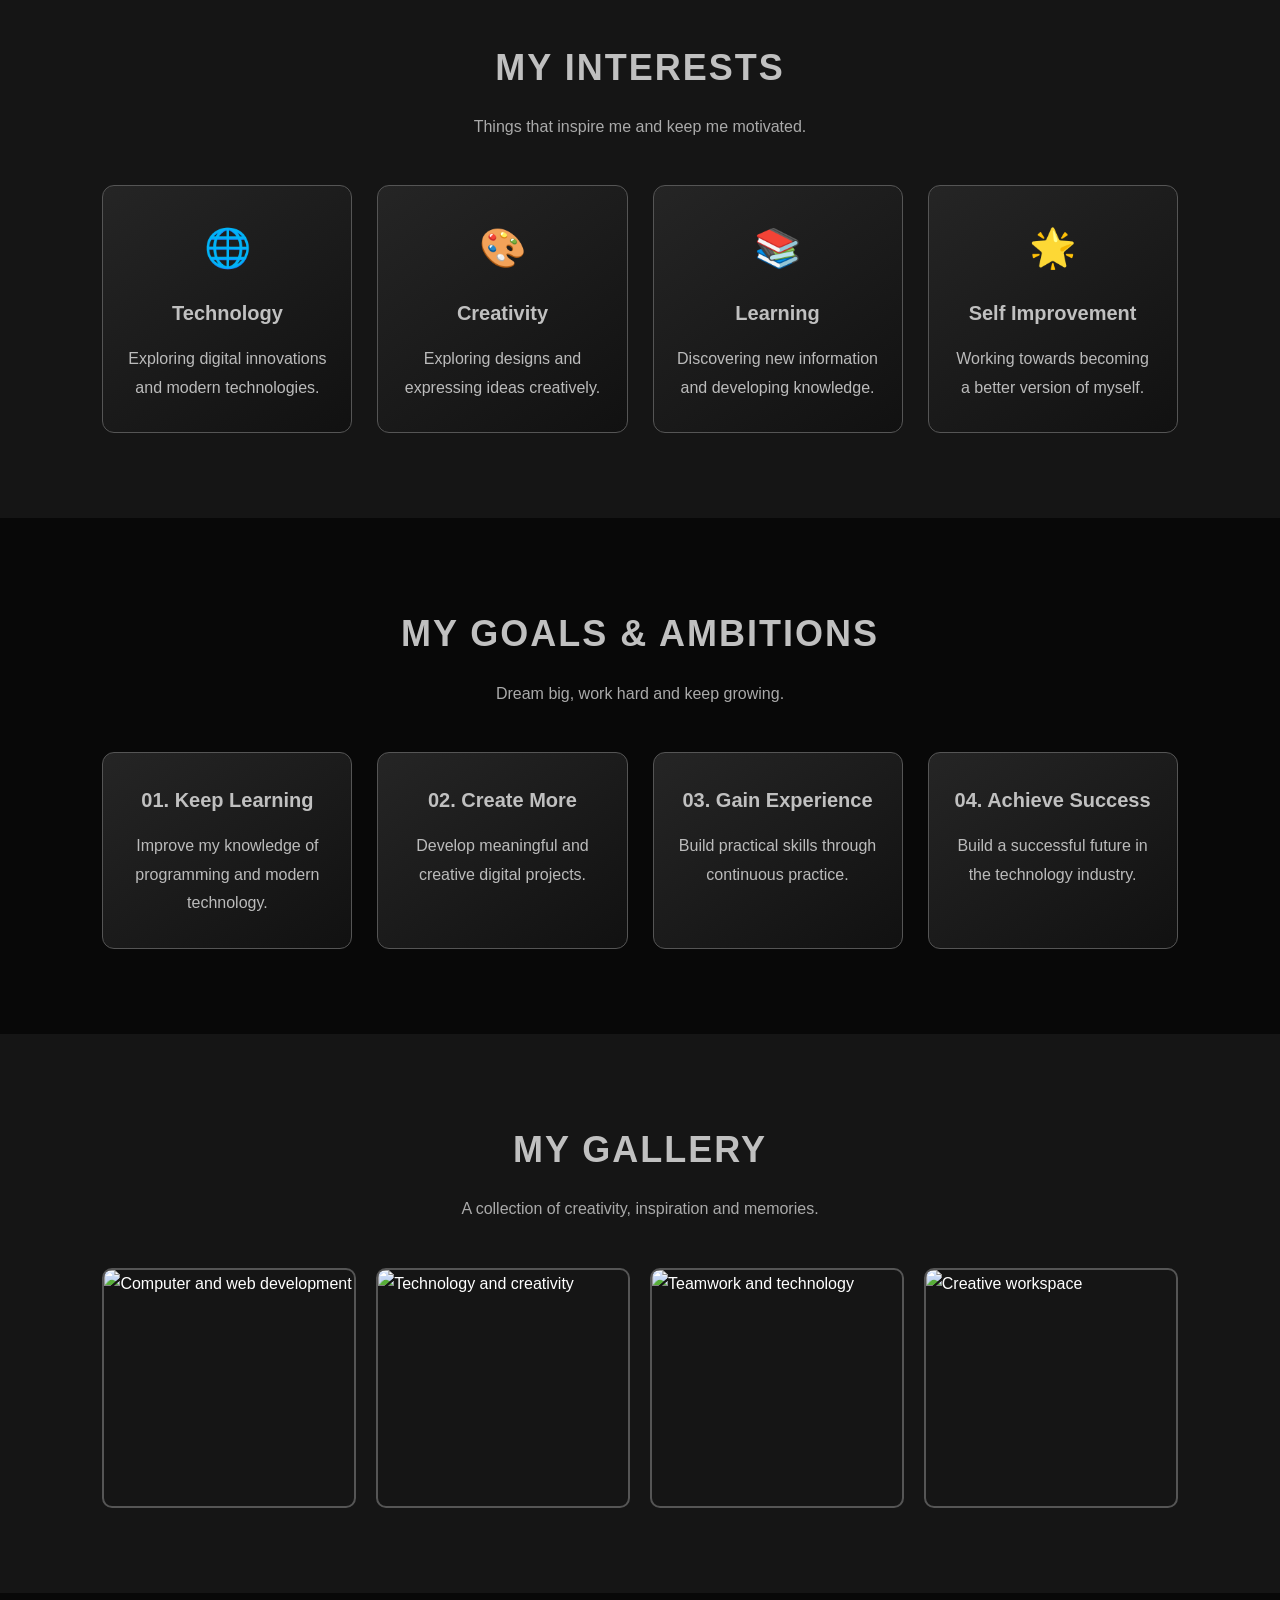
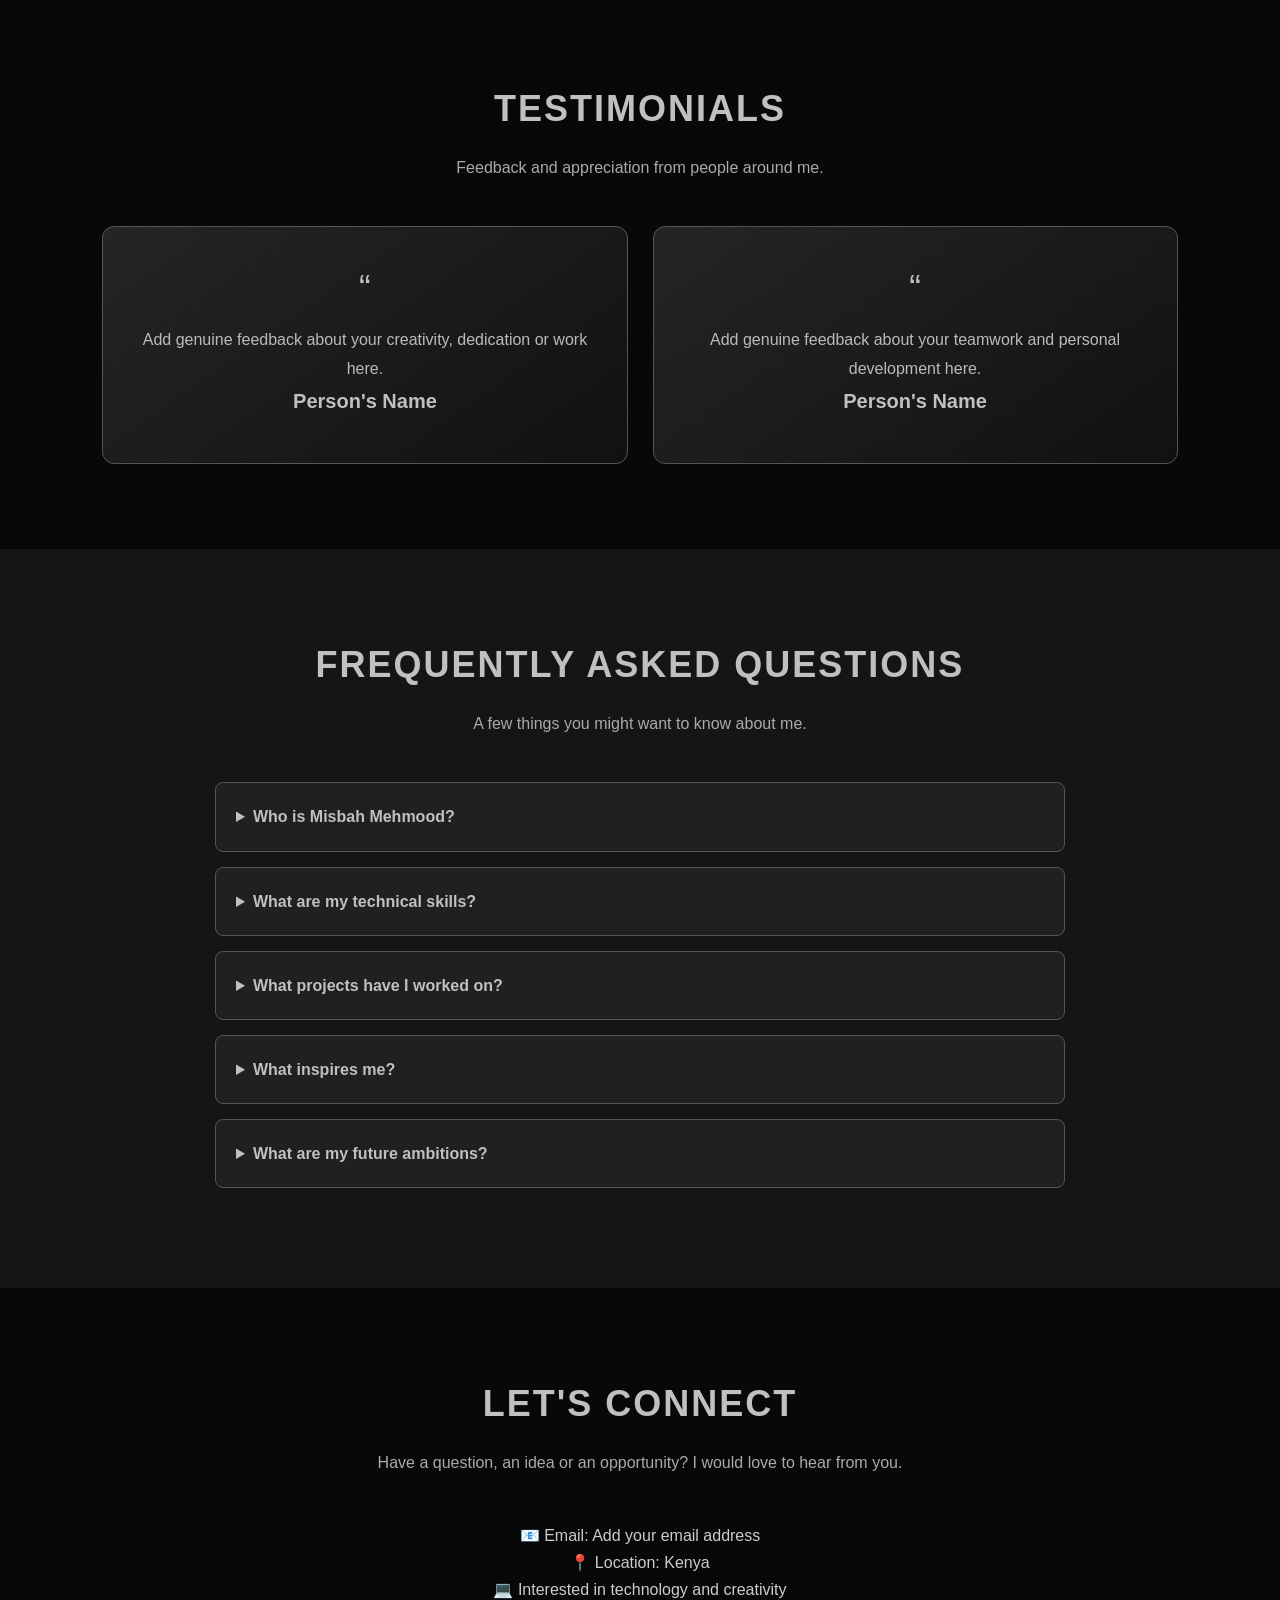
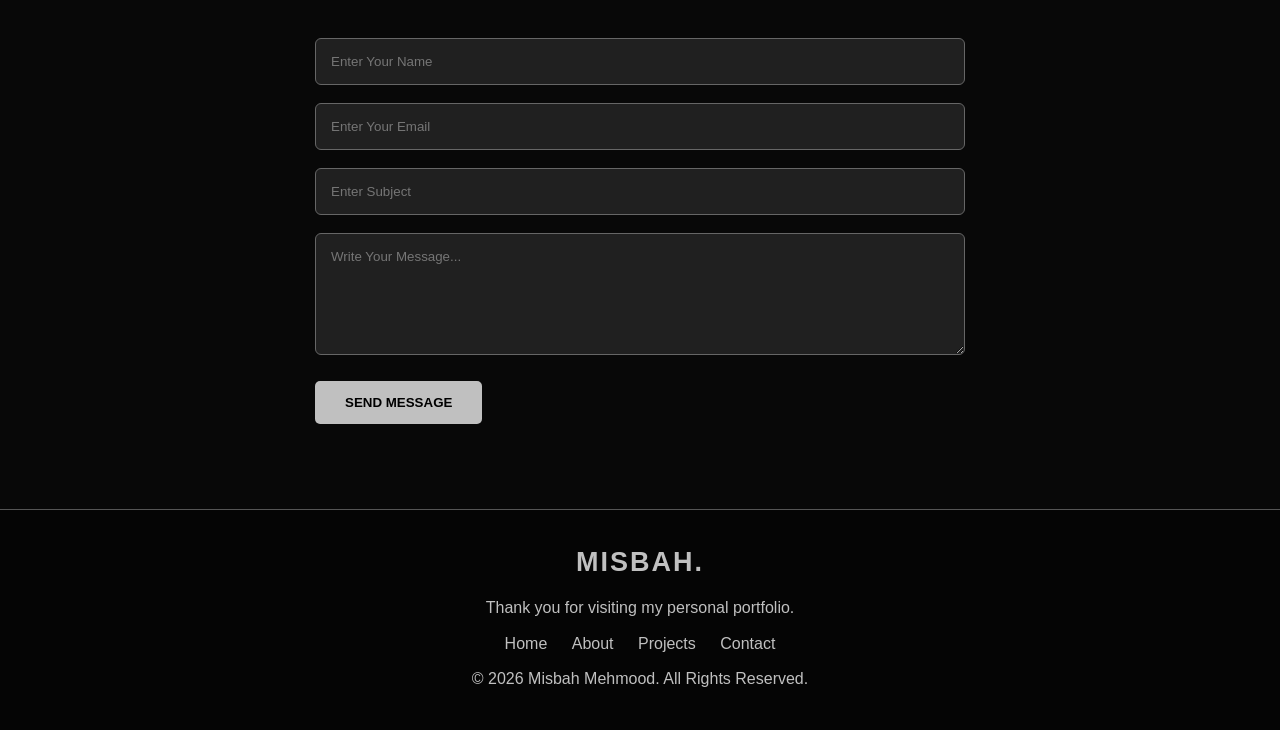
==== commit a01e8ec7: "Updated my website" ====
--- a/Misbah portfolio/index2.html
+++ b/Misbah portfolio/index2.html
@@ -553,7 +553,7 @@
 
         <h3>WELCOME TO MY PERSONAL PORTFOLIO</h3>
 
-        <h1>MISBAH<br>MEHMOOD.</h1>
+        <h1>MISBAH<br>MEHMOOD<br>Hasham.</h1>
 
         <h2>Student | Aspiring Web Developer</h2>
 
